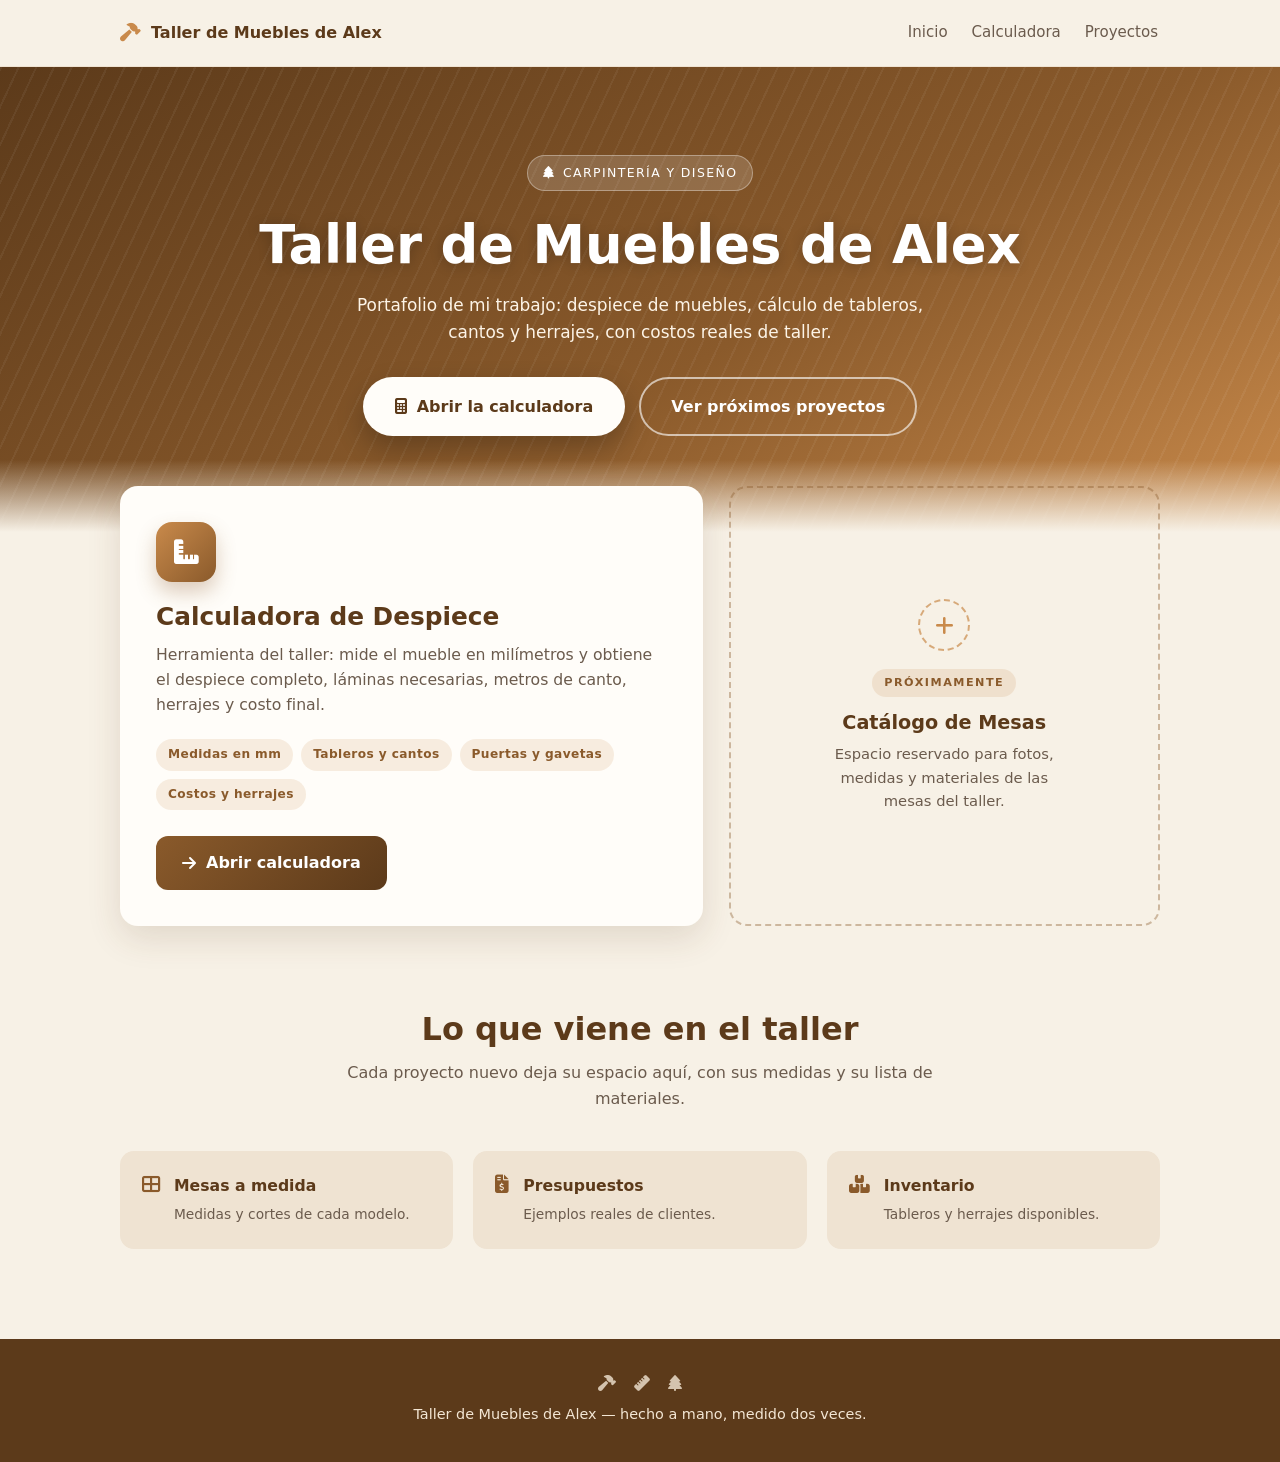
==== index.html @ c8f30acb "Create index.html" ====
<!DOCTYPE html>
<html lang="es">
<head>
<meta charset="UTF-8">
<meta name="viewport" content="width=device-width, initial-scale=1.0">
<title>Taller de Muebles de Alex | Portafolio</title>
<meta name="description" content="Portafolio del Taller de Muebles de Alex: calculadora de despiece, catálogo y proyectos.">
<link rel="stylesheet" href="https://cdnjs.cloudflare.com/ajax/libs/font-awesome/6.4.0/css/all.min.css">
<style>
  :root{
    --madera:#8a5a2b;
    --madera-oscura:#5c3a1a;
    --madera-clara:#c98a4b;
    --beige:#f7f1e6;
    --beige-2:#efe3d2;
    --texto:#3b2e24;
    --texto-suave:#6b5b4d;
    --blanco:#fffdf9;
    --sombra:0 12px 34px rgba(92,58,26,.14);
    --radio:18px;
  }
  *{ box-sizing:border-box; }
  html{ scroll-behavior:smooth; }
  body{
    margin:0;
    font-family:"Segoe UI", system-ui, -apple-system, Arial, sans-serif;
    background:var(--beige);
    color:var(--texto);
    line-height:1.6;
    -webkit-font-smoothing:antialiased;
  }
  h1,h2,h3{ line-height:1.2; margin:0 0 .5em; }
  .contenedor{ width:100%; max-width:1080px; margin:0 auto; padding:0 20px; }

  /* Barra superior */
  .barra{
    position:sticky; top:0; z-index:30;
    background:rgba(247,241,230,.94);
    backdrop-filter:blur(8px);
    border-bottom:1px solid var(--beige-2);
  }
  .barra .contenedor{
    display:flex; align-items:center; justify-content:space-between;
    min-height:66px; gap:14px;
  }
  .marca{
    display:flex; align-items:center; gap:10px;
    font-weight:700; color:var(--madera-oscura);
    text-decoration:none; font-size:1rem; white-space:nowrap;
  }
  .marca i{ color:var(--madera-clara); font-size:1.15rem; }
  .barra nav{ display:flex; gap:20px; }
  .barra nav a{
    color:var(--texto-suave); text-decoration:none; font-size:.94rem;
    padding:6px 2px; border-bottom:2px solid transparent;
    transition:color .2s, border-color .2s;
  }
  .barra nav a:hover{ color:var(--madera); border-bottom-color:var(--madera-clara); }

  /* Hero */
  .hero{
    position:relative; overflow:hidden; text-align:center; color:#fff;
    padding:88px 0 96px;
    background:
      repeating-linear-gradient(115deg, rgba(255,255,255,.05) 0 2px, transparent 2px 16px),
      linear-gradient(150deg, var(--madera-oscura) 0%, var(--madera) 58%, var(--madera-clara) 100%);
  }
  .hero::after{
    content:""; position:absolute; left:0; right:0; bottom:0; height:72px;
    background:linear-gradient(to bottom, transparent, var(--beige));
  }
  .hero .contenedor{ position:relative; z-index:2; }
  .insignia{
    display:inline-flex; align-items:center; gap:8px;
    background:rgba(255,255,255,.16);
    border:1px solid rgba(255,255,255,.34);
    font-size:.78rem; letter-spacing:1.4px; text-transform:uppercase;
    padding:7px 15px; border-radius:999px; margin-bottom:22px;
  }
  .hero h1{
    font-size:clamp(2rem, 6vw, 3.3rem);
    margin-bottom:16px;
    text-shadow:0 2px 14px rgba(0,0,0,.2);
  }
  .hero p{
    max-width:600px; margin:0 auto 30px;
    font-size:1.06rem; color:#fdf4e7;
  }
  .boton{
    display:inline-flex; align-items:center; gap:10px;
    padding:15px 30px; border-radius:999px;
    font-size:1rem; font-weight:600; text-decoration:none; cursor:pointer;
    border:2px solid transparent;
    transition:transform .18s ease, box-shadow .18s ease, background .18s ease;
  }
  .boton:hover{ transform:translateY(-2px); }
  .boton-principal{
    background:var(--blanco); color:var(--madera-oscura);
    box-shadow:0 12px 28px rgba(0,0,0,.24);
  }
  .boton-secundario{ color:#fff; border-color:rgba(255,255,255,.62); }
  .boton-secundario:hover{ background:rgba(255,255,255,.14); }
  .botones{ display:flex; gap:14px; justify-content:center; flex-wrap:wrap; }

  /* Panel principal */
  main{ padding:0 0 84px; }
  .panel{
    margin-top:-46px; position:relative; z-index:5;
    display:grid; grid-template-columns:1.35fr 1fr; gap:26px;
  }
  .tarjeta{
    background:var(--blanco);
    border-radius:var(--radio);
    box-shadow:var(--sombra);
    padding:36px;
    display:flex; flex-direction:column;
    transition:transform .2s ease, box-shadow .2s ease;
  }
  .tarjeta:hover{ transform:translateY(-4px); box-shadow:0 20px 46px rgba(92,58,26,.2); }

  .icono{
    width:60px; height:60px; border-radius:16px;
    display:flex; align-items:center; justify-content:center;
    font-size:1.55rem; margin-bottom:20px;
    background:linear-gradient(135deg, var(--madera-clara), var(--madera));
    color:#fff;
    box-shadow:0 10px 20px rgba(138,90,43,.3);
  }
  .tarjeta h2{ font-size:1.55rem; color:var(--madera-oscura); margin-bottom:10px; }
  .tarjeta p{ color:var(--texto-suave); margin:0 0 22px; font-size:.98rem; }

  .chips{ display:flex; flex-wrap:wrap; gap:8px; margin-bottom:26px; }
  .chip{
    font-size:.76rem; font-weight:600; letter-spacing:.4px;
    color:var(--madera); background:rgba(201,138,75,.15);
    padding:6px 12px; border-radius:999px;
  }
  .accion{
    margin-top:auto; align-self:flex-start;
    display:inline-flex; align-items:center; gap:10px;
    padding:14px 26px; border-radius:12px;
    font-weight:700; text-decoration:none; color:#fff;
    background:linear-gradient(135deg, var(--madera), var(--madera-oscura));
    transition:filter .2s ease, transform .2s ease;
  }
  .accion:hover{ filter:brightness(1.1); transform:translateX(3px); }

  /* Tarjeta vacía */
  .tarjeta-vacia{
    background:transparent;
    border:2px dashed rgba(138,90,43,.38);
    border-radius:var(--radio);
    padding:36px;
    display:flex; flex-direction:column;
    align-items:center; justify-content:center; text-align:center;
    min-height:320px;
    transition:border-color .2s ease, transform .2s ease, background .2s ease;
  }
  .tarjeta-vacia:hover{
    border-color:var(--madera-clara);
    background:rgba(255,253,249,.6);
    transform:translateY(-4px);
  }
  .mas{
    width:52px; height:52px; border-radius:50%;
    border:2px dashed rgba(201,138,75,.7);
    color:var(--madera-clara);
    display:flex; align-items:center; justify-content:center;
    font-size:1.3rem; margin-bottom:18px;
  }
  .etiqueta{
    font-size:.7rem; letter-spacing:1.5px; text-transform:uppercase; font-weight:700;
    color:var(--madera); background:rgba(201,138,75,.16);
    padding:5px 12px; border-radius:999px; margin-bottom:14px;
  }
  .tarjeta-vacia h3{ font-size:1.2rem; color:var(--madera-oscura); margin-bottom:8px; }
  .tarjeta-vacia p{ margin:0; color:var(--texto-suave); font-size:.92rem; max-width:240px; }

  /* Sección de ideas */
  .seccion-ideas{ padding:0 0 90px; }
  .titulo{ text-align:center; color:var(--madera-oscura); font-size:clamp(1.5rem, 4vw, 2rem); margin-bottom:12px; }
  .subtitulo{ text-align:center; color:var(--texto-suave); max-width:620px; margin:0 auto 40px; }
  .miniaturas{ display:grid; grid-template-columns:repeat(3, 1fr); gap:20px; }
  .mini{
    background:var(--beige-2); border-radius:14px; padding:22px;
    display:flex; align-items:flex-start; gap:14px;
    transition:background .2s ease, transform .2s ease;
  }
  .mini:hover{ background:#e9dbc6; transform:translateY(-3px); }
  .mini i{ color:var(--madera); font-size:1.15rem; margin-top:3px; }
  .mini strong{ display:block; color:var(--madera-oscura); font-size:.98rem; margin-bottom:3px; }
  .mini span{ font-size:.86rem; color:var(--texto-suave); line-height:1.45; }

  /* Pie */
  footer{
    background:var(--madera-oscura); color:#f3e6d4;
    text-align:center; padding:36px 20px; font-size:.9rem;
  }
  footer .iconos{ display:flex; gap:18px; justify-content:center; margin-bottom:12px; }
  footer .iconos i{ opacity:.8; font-size:1rem; }
  footer p{ margin:0; }

  /* Responsivo */
  @media (max-width:900px){
    .panel{ grid-template-columns:1fr; }
    .miniaturas{ grid-template-columns:1fr; }
  }
  @media (max-width:640px){
    .hero{ padding:66px 0 78px; }
    .barra nav{ display:none; }
    .tarjeta, .tarjeta-vacia{ padding:26px; }
    .boton{ width:100%; justify-content:center; }
  }
</style>
</head>
<body>

<header class="barra">
  <div class="contenedor">
    <a class="marca" href="index.html"><i class="fa-solid fa-hammer"></i> Taller de Muebles de Alex</a>
    <nav>
      <a href="#inicio">Inicio</a>
      <a href="calculadora.html">Calculadora</a>
      <a href="#proyectos">Proyectos</a>
    </nav>
  </div>
</header>

<section class="hero" id="inicio">
  <div class="contenedor">
    <span class="insignia"><i class="fa-solid fa-tree"></i> Carpintería y diseño</span>
    <h1>Taller de Muebles de Alex</h1>
    <p>Portafolio de mi trabajo: despiece de muebles, cálculo de tableros, cantos y herrajes, con costos reales de taller.</p>
    <div class="botones">
      <a class="boton boton-principal" href="calculadora.html"><i class="fa-solid fa-calculator"></i> Abrir la calculadora</a>
      <a class="boton boton-secundario" href="#proyectos">Ver próximos proyectos</a>
    </div>
  </div>
</section>

<main>
  <div class="contenedor">
    <div class="panel">

      <a class="tarjeta" href="calculadora.html" style="text-decoration:none;">
        <div class="icono"><i class="fa-solid fa-ruler-combined"></i></div>
        <h2>Calculadora de Despiece</h2>
        <p>Herramienta del taller: mide el mueble en milímetros y obtiene el despiece completo, láminas necesarias, metros de canto, herrajes y costo final.</p>
        <div class="chips">
          <span class="chip">Medidas en mm</span>
          <span class="chip">Tableros y cantos</span>
          <span class="chip">Puertas y gavetas</span>
          <span class="chip">Costos y herrajes</span>
        </div>
        <span class="accion"><i class="fa-solid fa-arrow-right"></i> Abrir calculadora</span>
      </a>

      <div class="tarjeta-vacia" id="proyectos">
        <div class="mas"><i class="fa-solid fa-plus"></i></div>
        <span class="etiqueta">Próximamente</span>
        <h3>Catálogo de Mesas</h3>
        <p>Espacio reservado para fotos, medidas y materiales de las mesas del taller.</p>
      </div>

    </div>
  </div>
</main>

<section class="seccion-ideas">
  <div class="contenedor">
    <h2 class="titulo">Lo que viene en el taller</h2>
    <p class="subtitulo">Cada proyecto nuevo deja su espacio aquí, con sus medidas y su lista de materiales.</p>
    <div class="miniaturas">
      <div class="mini">
        <i class="fa-solid fa-table-cells-large"></i>
        <div><strong>Mesas a medida</strong><span>Medidas y cortes de cada modelo.</span></div>
      </div>
      <div class="mini">
        <i class="fa-solid fa-file-invoice-dollar"></i>
        <div><strong>Presupuestos</strong><span>Ejemplos reales de clientes.</span></div>
      </div>
      <div class="mini">
        <i class="fa-solid fa-boxes-stacked"></i>
        <div><strong>Inventario</strong><span>Tableros y herrajes disponibles.</span></div>
      </div>
    </div>
  </div>
</section>

<footer>
  <div class="iconos">
    <i class="fa-solid fa-hammer"></i>
    <i class="fa-solid fa-ruler"></i>
    <i class="fa-solid fa-tree"></i>
  </div>
  <p>Taller de Muebles de Alex &mdash; hecho a mano, medido dos veces.</p>
</footer>

</body>
</html>
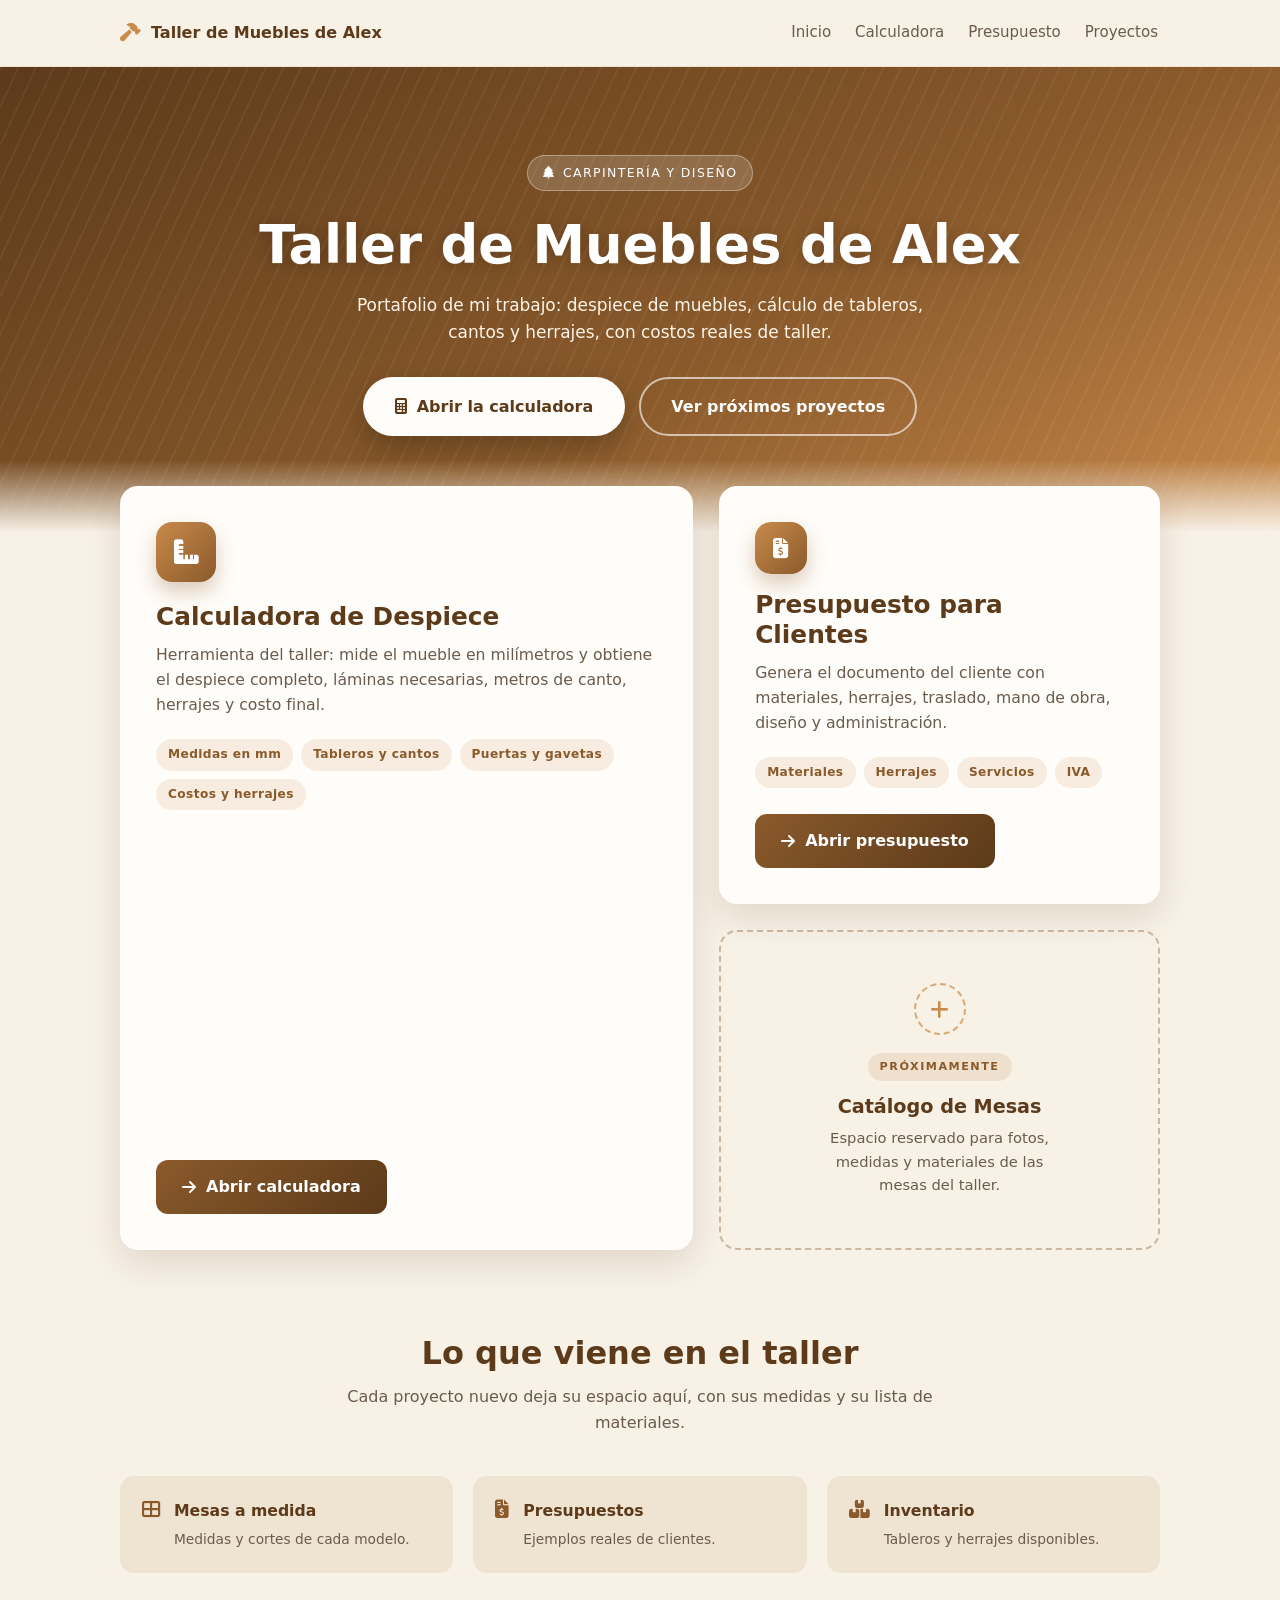
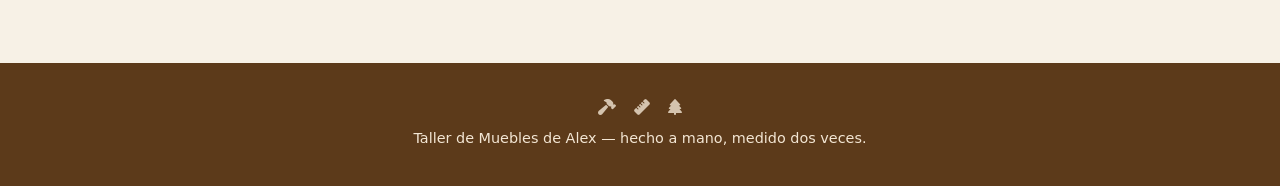
==== commit b7468ada: "Actualiza index.html" ====
--- a/index.html
+++ b/index.html
@@ -106,8 +106,14 @@
   main{ padding:0 0 84px; }
   .panel{
     margin-top:-46px; position:relative; z-index:5;
-    display:grid; grid-template-columns:1.35fr 1fr; gap:26px;
-  }
+    display:grid; grid-template-columns:1.3fr 1fr; gap:26px;
+    align-items:stretch;
+  }
+  .tarjeta-principal{ grid-row:span 2; }
+  .tarjeta-compacta{ padding:28px; }
+  .tarjeta-compacta h2{ font-size:1.28rem; }
+  .tarjeta-compacta .icono{ width:52px; height:52px; font-size:1.3rem; margin-bottom:16px; }
+  @media (max-width:900px){ .tarjeta-principal{ grid-row:auto; } }
   .tarjeta{
     background:var(--blanco);
     border-radius:var(--radio);
@@ -221,6 +227,7 @@
     <nav>
       <a href="#inicio">Inicio</a>
       <a href="calculadora.html">Calculadora</a>
+      <a href="presupuesto.html">Presupuesto</a>
       <a href="#proyectos">Proyectos</a>
     </nav>
   </div>
@@ -242,7 +249,7 @@
   <div class="contenedor">
     <div class="panel">
 
-      <a class="tarjeta" href="calculadora.html" style="text-decoration:none;">
+      <a class="tarjeta tarjeta-principal" href="calculadora.html" style="text-decoration:none;">
         <div class="icono"><i class="fa-solid fa-ruler-combined"></i></div>
         <h2>Calculadora de Despiece</h2>
         <p>Herramienta del taller: mide el mueble en milímetros y obtiene el despiece completo, láminas necesarias, metros de canto, herrajes y costo final.</p>
@@ -253,6 +260,19 @@
           <span class="chip">Costos y herrajes</span>
         </div>
         <span class="accion"><i class="fa-solid fa-arrow-right"></i> Abrir calculadora</span>
+      </a>
+
+      <a class="tarjeta tarjeta-compacta" href="presupuesto.html" style="text-decoration:none;">
+        <div class="icono"><i class="fa-solid fa-file-invoice-dollar"></i></div>
+        <h2>Presupuesto para Clientes</h2>
+        <p>Genera el documento del cliente con materiales, herrajes, traslado, mano de obra, diseño y administración.</p>
+        <div class="chips">
+          <span class="chip">Materiales</span>
+          <span class="chip">Herrajes</span>
+          <span class="chip">Servicios</span>
+          <span class="chip">IVA</span>
+        </div>
+        <span class="accion"><i class="fa-solid fa-arrow-right"></i> Abrir presupuesto</span>
       </a>
 
       <div class="tarjeta-vacia" id="proyectos">
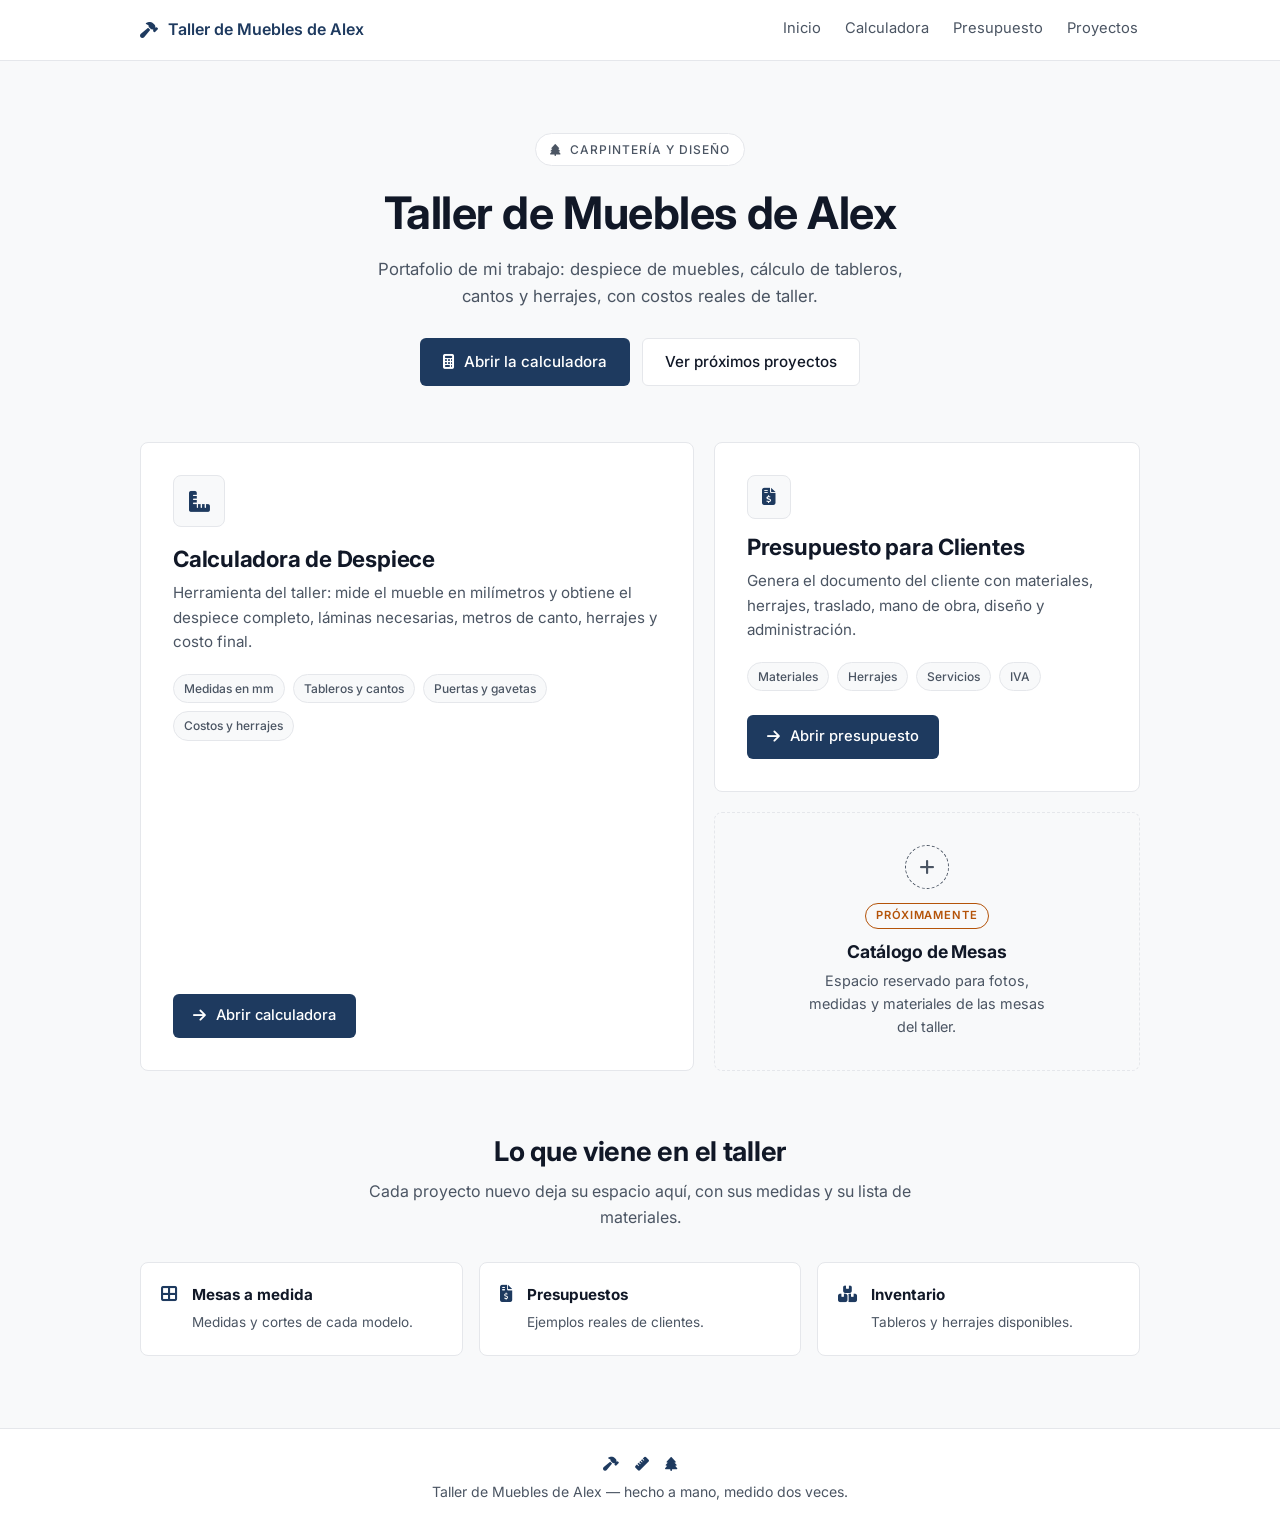
==== commit 3a7b3d88: "Actualiza index.html" ====
--- a/index.html
+++ b/index.html
@@ -6,215 +6,116 @@
 <title>Taller de Muebles de Alex | Portafolio</title>
 <meta name="description" content="Portafolio del Taller de Muebles de Alex: calculadora de despiece, catálogo y proyectos.">
 <link rel="stylesheet" href="https://cdnjs.cloudflare.com/ajax/libs/font-awesome/6.4.0/css/all.min.css">
+<link rel="preconnect" href="https://fonts.googleapis.com">
+<link rel="preconnect" href="https://fonts.gstatic.com" crossorigin>
+<link href="https://fonts.googleapis.com/css2?family=IBM+Plex+Mono:wght@400;500;600&family=Inter:wght@400;500;600;700&display=swap" rel="stylesheet">
+<link rel="stylesheet" href="estilos-sistema.css">
 <style>
-  :root{
-    --madera:#8a5a2b;
-    --madera-oscura:#5c3a1a;
-    --madera-clara:#c98a4b;
-    --beige:#f7f1e6;
-    --beige-2:#efe3d2;
-    --texto:#3b2e24;
-    --texto-suave:#6b5b4d;
-    --blanco:#fffdf9;
-    --sombra:0 12px 34px rgba(92,58,26,.14);
-    --radio:18px;
-  }
   *{ box-sizing:border-box; }
   html{ scroll-behavior:smooth; }
   body{
-    margin:0;
-    font-family:"Segoe UI", system-ui, -apple-system, Arial, sans-serif;
-    background:var(--beige);
-    color:var(--texto);
-    line-height:1.6;
-    -webkit-font-smoothing:antialiased;
-  }
-  h1,h2,h3{ line-height:1.2; margin:0 0 .5em; }
-  .contenedor{ width:100%; max-width:1080px; margin:0 auto; padding:0 20px; }
+    margin:0; font-family:var(--font-sans); background:var(--bg);
+    color:var(--text-primary); line-height:1.6; -webkit-font-smoothing:antialiased;
+  }
+  h1,h2,h3{ line-height:1.25; margin:0 0 .5em; letter-spacing:-.01em; }
+  .contenedor{ width:100%; max-width:1040px; margin:0 auto; padding:0 20px; }
 
   /* Barra superior */
-  .barra{
-    position:sticky; top:0; z-index:30;
-    background:rgba(247,241,230,.94);
-    backdrop-filter:blur(8px);
-    border-bottom:1px solid var(--beige-2);
-  }
-  .barra .contenedor{
-    display:flex; align-items:center; justify-content:space-between;
-    min-height:66px; gap:14px;
-  }
-  .marca{
-    display:flex; align-items:center; gap:10px;
-    font-weight:700; color:var(--madera-oscura);
-    text-decoration:none; font-size:1rem; white-space:nowrap;
-  }
-  .marca i{ color:var(--madera-clara); font-size:1.15rem; }
+  .barra{ position:sticky; top:0; z-index:30; background:var(--surface); border-bottom:1px solid var(--border); }
+  .barra .contenedor{ display:flex; align-items:center; justify-content:space-between; min-height:60px; gap:14px; }
+  .marca{ display:flex; align-items:center; gap:10px; font-weight:600; color:var(--accent); text-decoration:none; font-size:1rem; white-space:nowrap; }
   .barra nav{ display:flex; gap:20px; }
-  .barra nav a{
-    color:var(--texto-suave); text-decoration:none; font-size:.94rem;
-    padding:6px 2px; border-bottom:2px solid transparent;
-    transition:color .2s, border-color .2s;
-  }
-  .barra nav a:hover{ color:var(--madera); border-bottom-color:var(--madera-clara); }
+  .barra nav a{ color:var(--text-secondary); text-decoration:none; font-size:.92rem; padding:6px 2px; border-bottom:2px solid transparent; transition:color .15s, border-color .15s; }
+  .barra nav a:hover{ color:var(--accent); border-bottom-color:var(--accent); }
 
   /* Hero */
-  .hero{
-    position:relative; overflow:hidden; text-align:center; color:#fff;
-    padding:88px 0 96px;
-    background:
-      repeating-linear-gradient(115deg, rgba(255,255,255,.05) 0 2px, transparent 2px 16px),
-      linear-gradient(150deg, var(--madera-oscura) 0%, var(--madera) 58%, var(--madera-clara) 100%);
-  }
-  .hero::after{
-    content:""; position:absolute; left:0; right:0; bottom:0; height:72px;
-    background:linear-gradient(to bottom, transparent, var(--beige));
-  }
-  .hero .contenedor{ position:relative; z-index:2; }
+  .hero{ text-align:center; padding:72px 0 56px; }
   .insignia{
-    display:inline-flex; align-items:center; gap:8px;
-    background:rgba(255,255,255,.16);
-    border:1px solid rgba(255,255,255,.34);
-    font-size:.78rem; letter-spacing:1.4px; text-transform:uppercase;
-    padding:7px 15px; border-radius:999px; margin-bottom:22px;
-  }
-  .hero h1{
-    font-size:clamp(2rem, 6vw, 3.3rem);
-    margin-bottom:16px;
-    text-shadow:0 2px 14px rgba(0,0,0,.2);
-  }
-  .hero p{
-    max-width:600px; margin:0 auto 30px;
-    font-size:1.06rem; color:#fdf4e7;
-  }
+    display:inline-flex; align-items:center; gap:8px; color:var(--text-secondary);
+    background:var(--surface); border:1px solid var(--border);
+    font-size:.75rem; letter-spacing:.08em; text-transform:uppercase; font-weight:500;
+    padding:6px 14px; border-radius:999px; margin-bottom:20px;
+  }
+  .hero h1{ font-size:clamp(1.9rem, 5vw, 2.8rem); font-weight:700; color:var(--text-primary); margin-bottom:14px; }
+  .hero p{ max-width:580px; margin:0 auto 28px; font-size:1.05rem; color:var(--text-secondary); }
   .boton{
-    display:inline-flex; align-items:center; gap:10px;
-    padding:15px 30px; border-radius:999px;
-    font-size:1rem; font-weight:600; text-decoration:none; cursor:pointer;
-    border:2px solid transparent;
-    transition:transform .18s ease, box-shadow .18s ease, background .18s ease;
-  }
-  .boton:hover{ transform:translateY(-2px); }
-  .boton-principal{
-    background:var(--blanco); color:var(--madera-oscura);
-    box-shadow:0 12px 28px rgba(0,0,0,.24);
-  }
-  .boton-secundario{ color:#fff; border-color:rgba(255,255,255,.62); }
-  .boton-secundario:hover{ background:rgba(255,255,255,.14); }
-  .botones{ display:flex; gap:14px; justify-content:center; flex-wrap:wrap; }
+    display:inline-flex; align-items:center; gap:10px; padding:11px 22px; border-radius:var(--radius-sm);
+    font-size:.95rem; font-weight:500; text-decoration:none; cursor:pointer; border:1px solid transparent;
+    transition:background .15s, border-color .15s;
+  }
+  .boton-principal{ background:var(--accent); color:#fff; }
+  .boton-principal:hover{ background:#172e4c; }
+  .boton-secundario{ background:var(--surface); color:var(--text-primary); border-color:var(--border); }
+  .boton-secundario:hover{ border-color:var(--text-secondary); }
+  .botones{ display:flex; gap:12px; justify-content:center; flex-wrap:wrap; }
+  .boton:focus-visible, .tarjeta:focus-visible, .accion:focus-visible{ outline:2px solid var(--accent); outline-offset:2px; }
 
   /* Panel principal */
-  main{ padding:0 0 84px; }
-  .panel{
-    margin-top:-46px; position:relative; z-index:5;
-    display:grid; grid-template-columns:1.3fr 1fr; gap:26px;
-    align-items:stretch;
-  }
+  main{ padding:0 0 64px; }
+  .panel{ display:grid; grid-template-columns:1.3fr 1fr; gap:20px; align-items:stretch; }
   .tarjeta-principal{ grid-row:span 2; }
-  .tarjeta-compacta{ padding:28px; }
-  .tarjeta-compacta h2{ font-size:1.28rem; }
-  .tarjeta-compacta .icono{ width:52px; height:52px; font-size:1.3rem; margin-bottom:16px; }
-  @media (max-width:900px){ .tarjeta-principal{ grid-row:auto; } }
+  .tarjeta-compacta{ padding:24px; }
+  .tarjeta-compacta h2{ font-size:1.15rem; }
+  .tarjeta-compacta .icono{ width:44px; height:44px; font-size:1.1rem; margin-bottom:14px; }
   .tarjeta{
-    background:var(--blanco);
-    border-radius:var(--radio);
-    box-shadow:var(--sombra);
-    padding:36px;
-    display:flex; flex-direction:column;
-    transition:transform .2s ease, box-shadow .2s ease;
-  }
-  .tarjeta:hover{ transform:translateY(-4px); box-shadow:0 20px 46px rgba(92,58,26,.2); }
-
+    background:var(--surface); border:1px solid var(--border); border-radius:var(--radius);
+    padding:32px; display:flex; flex-direction:column; color:inherit;
+    transition:border-color .15s, box-shadow .15s;
+  }
+  .tarjeta:hover{ border-color:var(--accent); box-shadow:var(--shadow-sm); }
   .icono{
-    width:60px; height:60px; border-radius:16px;
-    display:flex; align-items:center; justify-content:center;
-    font-size:1.55rem; margin-bottom:20px;
-    background:linear-gradient(135deg, var(--madera-clara), var(--madera));
-    color:#fff;
-    box-shadow:0 10px 20px rgba(138,90,43,.3);
-  }
-  .tarjeta h2{ font-size:1.55rem; color:var(--madera-oscura); margin-bottom:10px; }
-  .tarjeta p{ color:var(--texto-suave); margin:0 0 22px; font-size:.98rem; }
-
-  .chips{ display:flex; flex-wrap:wrap; gap:8px; margin-bottom:26px; }
-  .chip{
-    font-size:.76rem; font-weight:600; letter-spacing:.4px;
-    color:var(--madera); background:rgba(201,138,75,.15);
-    padding:6px 12px; border-radius:999px;
-  }
+    width:52px; height:52px; border-radius:var(--radius);
+    display:flex; align-items:center; justify-content:center; font-size:1.3rem; margin-bottom:18px;
+    background:var(--bg); color:var(--accent); border:1px solid var(--border);
+  }
+  .tarjeta h2{ font-size:1.4rem; color:var(--text-primary); margin-bottom:8px; }
+  .tarjeta p{ color:var(--text-secondary); margin:0 0 20px; font-size:.95rem; }
+
+  .chips{ display:flex; flex-wrap:wrap; gap:8px; margin-bottom:24px; }
+  .chip{ font-size:.75rem; font-weight:500; color:var(--text-secondary); background:var(--bg); border:1px solid var(--border); padding:4px 10px; border-radius:999px; }
   .accion{
-    margin-top:auto; align-self:flex-start;
-    display:inline-flex; align-items:center; gap:10px;
-    padding:14px 26px; border-radius:12px;
-    font-weight:700; text-decoration:none; color:#fff;
-    background:linear-gradient(135deg, var(--madera), var(--madera-oscura));
-    transition:filter .2s ease, transform .2s ease;
-  }
-  .accion:hover{ filter:brightness(1.1); transform:translateX(3px); }
+    margin-top:auto; align-self:flex-start; display:inline-flex; align-items:center; gap:10px;
+    padding:10px 20px; border-radius:var(--radius-sm); font-weight:500; font-size:.92rem;
+    text-decoration:none; color:#fff; background:var(--accent); transition:background .15s;
+  }
+  .tarjeta:hover .accion{ background:#172e4c; }
 
   /* Tarjeta vacía */
   .tarjeta-vacia{
-    background:transparent;
-    border:2px dashed rgba(138,90,43,.38);
-    border-radius:var(--radio);
-    padding:36px;
-    display:flex; flex-direction:column;
-    align-items:center; justify-content:center; text-align:center;
-    min-height:320px;
-    transition:border-color .2s ease, transform .2s ease, background .2s ease;
-  }
-  .tarjeta-vacia:hover{
-    border-color:var(--madera-clara);
-    background:rgba(255,253,249,.6);
-    transform:translateY(-4px);
-  }
-  .mas{
-    width:52px; height:52px; border-radius:50%;
-    border:2px dashed rgba(201,138,75,.7);
-    color:var(--madera-clara);
-    display:flex; align-items:center; justify-content:center;
-    font-size:1.3rem; margin-bottom:18px;
-  }
-  .etiqueta{
-    font-size:.7rem; letter-spacing:1.5px; text-transform:uppercase; font-weight:700;
-    color:var(--madera); background:rgba(201,138,75,.16);
-    padding:5px 12px; border-radius:999px; margin-bottom:14px;
-  }
-  .tarjeta-vacia h3{ font-size:1.2rem; color:var(--madera-oscura); margin-bottom:8px; }
-  .tarjeta-vacia p{ margin:0; color:var(--texto-suave); font-size:.92rem; max-width:240px; }
+    background:transparent; border:1px dashed var(--border); border-radius:var(--radius);
+    padding:32px; display:flex; flex-direction:column; align-items:center; justify-content:center;
+    text-align:center; min-height:240px;
+  }
+  .mas{ width:44px; height:44px; border-radius:50%; border:1px dashed var(--text-secondary); color:var(--text-secondary); display:flex; align-items:center; justify-content:center; font-size:1.1rem; margin-bottom:14px; }
+  .etiqueta{ font-size:.7rem; letter-spacing:.08em; text-transform:uppercase; font-weight:600; color:var(--warning); border:1px solid var(--warning); padding:3px 10px; border-radius:999px; margin-bottom:12px; }
+  .tarjeta-vacia h3{ font-size:1.1rem; color:var(--text-primary); margin-bottom:6px; }
+  .tarjeta-vacia p{ margin:0; color:var(--text-secondary); font-size:.9rem; max-width:240px; }
 
   /* Sección de ideas */
-  .seccion-ideas{ padding:0 0 90px; }
-  .titulo{ text-align:center; color:var(--madera-oscura); font-size:clamp(1.5rem, 4vw, 2rem); margin-bottom:12px; }
-  .subtitulo{ text-align:center; color:var(--texto-suave); max-width:620px; margin:0 auto 40px; }
-  .miniaturas{ display:grid; grid-template-columns:repeat(3, 1fr); gap:20px; }
-  .mini{
-    background:var(--beige-2); border-radius:14px; padding:22px;
-    display:flex; align-items:flex-start; gap:14px;
-    transition:background .2s ease, transform .2s ease;
-  }
-  .mini:hover{ background:#e9dbc6; transform:translateY(-3px); }
-  .mini i{ color:var(--madera); font-size:1.15rem; margin-top:3px; }
-  .mini strong{ display:block; color:var(--madera-oscura); font-size:.98rem; margin-bottom:3px; }
-  .mini span{ font-size:.86rem; color:var(--texto-suave); line-height:1.45; }
+  .seccion-ideas{ padding:0 0 72px; }
+  .titulo{ text-align:center; color:var(--text-primary); font-size:clamp(1.3rem, 3.5vw, 1.7rem); margin-bottom:10px; }
+  .subtitulo{ text-align:center; color:var(--text-secondary); max-width:600px; margin:0 auto 32px; }
+  .miniaturas{ display:grid; grid-template-columns:repeat(3, 1fr); gap:16px; }
+  .mini{ background:var(--surface); border:1px solid var(--border); border-radius:var(--radius); padding:20px; display:flex; align-items:flex-start; gap:14px; }
+  .mini i{ color:var(--accent); font-size:1.05rem; margin-top:3px; }
+  .mini strong{ display:block; color:var(--text-primary); font-size:.95rem; margin-bottom:2px; }
+  .mini span{ font-size:.85rem; color:var(--text-secondary); line-height:1.45; }
 
   /* Pie */
-  footer{
-    background:var(--madera-oscura); color:#f3e6d4;
-    text-align:center; padding:36px 20px; font-size:.9rem;
-  }
-  footer .iconos{ display:flex; gap:18px; justify-content:center; margin-bottom:12px; }
-  footer .iconos i{ opacity:.8; font-size:1rem; }
+  footer{ background:var(--surface); border-top:1px solid var(--border); color:var(--text-secondary); text-align:center; padding:28px 20px; font-size:.88rem; }
+  footer .iconos{ display:flex; gap:16px; justify-content:center; margin-bottom:10px; color:var(--accent); }
   footer p{ margin:0; }
 
   /* Responsivo */
   @media (max-width:900px){
     .panel{ grid-template-columns:1fr; }
+    .tarjeta-principal{ grid-row:auto; }
     .miniaturas{ grid-template-columns:1fr; }
   }
   @media (max-width:640px){
-    .hero{ padding:66px 0 78px; }
+    .hero{ padding:48px 0 40px; }
     .barra nav{ display:none; }
-    .tarjeta, .tarjeta-vacia{ padding:26px; }
+    .tarjeta, .tarjeta-vacia{ padding:22px; }
     .boton{ width:100%; justify-content:center; }
   }
 </style>
@@ -317,4 +218,4 @@
 </footer>
 
 </body>
-</html>
+</html>
--- a/estilos-sistema.css
+++ b/estilos-sistema.css
@@ -0,0 +1,734 @@
+/* estilos-sistema.css — Sistema de diseño compartido (Fase 1)
+   Solo tokens + clases base con prefijo .ds-  (no altera elementos existentes).
+   Se enlaza ANTES de los <style> inline de cada página. */
+
+:root {
+  --bg: #F8F9FA;
+  --surface: #FFFFFF;
+  --border: #E5E7EB;
+  --text-primary: #111827;
+  --text-secondary: #4B5563;
+  --accent: #1E3A5F;
+  --success: #0F766E;
+  --warning: #B45309;
+  --danger: #B91C1C;
+
+  --font-sans: 'Inter', system-ui, -apple-system, 'Segoe UI', Roboto, sans-serif;
+  --font-mono: 'IBM Plex Mono', ui-monospace, SFMono-Regular, Consolas, monospace;
+
+  --radius: 8px;
+  --radius-sm: 6px;
+  --shadow-sm: 0 1px 2px rgba(17, 24, 39, .06);
+  --shadow-md: 0 4px 12px rgba(17, 24, 39, .10);
+  --space-1: 4px; --space-2: 8px; --space-3: 12px; --space-4: 16px; --space-6: 24px;
+}
+
+/* Utilidades tipográficas */
+.ds-font { font-family: var(--font-sans); color: var(--text-primary); }
+.ds-num, .ds-mono {
+  font-family: var(--font-mono);
+  font-variant-numeric: tabular-nums;
+  font-feature-settings: "tnum" 1;
+}
+.ds-muted { color: var(--text-secondary); }
+
+/* Botones */
+.ds-btn {
+  display: inline-flex; align-items: center; justify-content: center; gap: var(--space-2);
+  padding: 8px 14px; font: 500 14px/1.2 var(--font-sans);
+  color: var(--text-primary); background: var(--surface);
+  border: 1px solid var(--border); border-radius: var(--radius-sm);
+  cursor: pointer; transition: background .15s, border-color .15s, box-shadow .15s;
+}
+.ds-btn:hover { background: var(--bg); border-color: var(--text-secondary); }
+.ds-btn:focus-visible { outline: 2px solid var(--accent); outline-offset: 2px; }
+.ds-btn:disabled { opacity: .5; cursor: not-allowed; }
+.ds-btn-primary { background: var(--accent); border-color: var(--accent); color: #fff; }
+.ds-btn-primary:hover { background: #172e4c; border-color: #172e4c; }
+.ds-btn-success { background: var(--success); border-color: var(--success); color: #fff; }
+.ds-btn-danger  { background: var(--danger);  border-color: var(--danger);  color: #fff; }
+.ds-btn-ghost   { background: transparent; border-color: transparent; color: var(--text-secondary); }
+
+/* Inputs */
+.ds-input, .ds-select, .ds-textarea {
+  width: 100%; padding: 8px 10px; font: 400 14px/1.3 var(--font-sans);
+  color: var(--text-primary); background: var(--surface);
+  border: 1px solid var(--border); border-radius: var(--radius-sm);
+  transition: border-color .15s, box-shadow .15s;
+}
+.ds-input.ds-num { font-family: var(--font-mono); }
+.ds-input:focus, .ds-select:focus, .ds-textarea:focus {
+  outline: none; border-color: var(--accent); box-shadow: 0 0 0 3px rgba(30, 58, 95, .15);
+}
+.ds-label { display: block; margin-bottom: 4px; font: 500 12px/1.3 var(--font-sans); color: var(--text-secondary); }
+
+/* Cards */
+.ds-card {
+  background: var(--surface); border: 1px solid var(--border);
+  border-radius: var(--radius); box-shadow: var(--shadow-sm); padding: var(--space-4);
+}
+.ds-card-title { margin: 0 0 var(--space-3); font: 600 15px/1.3 var(--font-sans); color: var(--text-primary); }
+
+/* Tabs */
+.ds-tabs { display: flex; gap: 2px; border-bottom: 1px solid var(--border); background: var(--surface); overflow-x: auto; }
+.ds-tab {
+  padding: 10px 16px; font: 500 14px/1.2 var(--font-sans); color: var(--text-secondary);
+  background: none; border: 0; border-bottom: 2px solid transparent; cursor: pointer; white-space: nowrap;
+}
+.ds-tab:hover { color: var(--text-primary); }
+.ds-tab.active, .ds-tab[aria-selected="true"] { color: var(--accent); border-bottom-color: var(--accent); }
+
+/* Tablas */
+.ds-table { width: 100%; border-collapse: collapse; font: 400 14px/1.4 var(--font-sans); background: var(--surface); }
+.ds-table th {
+  text-align: left; padding: 8px 10px; font: 600 12px/1.3 var(--font-sans);
+  text-transform: uppercase; letter-spacing: .04em; color: var(--text-secondary);
+  background: var(--bg); border-bottom: 1px solid var(--border);
+}
+.ds-table td { padding: 8px 10px; border-bottom: 1px solid var(--border); color: var(--text-primary); }
+.ds-table td.ds-num, .ds-table th.ds-num { text-align: right; }
+.ds-table tbody tr:hover { background: var(--bg); }
+
+/* Barra sticky */
+.ds-sticky-bar {
+  position: sticky; bottom: 0; z-index: 50;
+  display: flex; align-items: center; justify-content: space-between; gap: var(--space-4);
+  padding: 10px var(--space-4); background: var(--surface);
+  border-top: 1px solid var(--border); box-shadow: 0 -2px 8px rgba(17, 24, 39, .06);
+}
+
+/* Toasts */
+.ds-toast-container { position: fixed; right: 16px; bottom: 16px; z-index: 1000; display: flex; flex-direction: column; gap: 8px; }
+.ds-toast {
+  min-width: 220px; max-width: 360px; padding: 10px 14px;
+  font: 500 14px/1.3 var(--font-sans); color: #fff; background: var(--text-primary);
+  border-radius: var(--radius-sm); box-shadow: var(--shadow-md);
+}
+.ds-toast-success { background: var(--success); }
+.ds-toast-warning { background: var(--warning); }
+.ds-toast-danger  { background: var(--danger); }
+
+/* Badges de estado */
+.ds-badge { display: inline-block; padding: 2px 8px; font: 500 12px/1.4 var(--font-sans); border-radius: 999px; border: 1px solid var(--border); }
+.ds-badge-success { color: var(--success); border-color: var(--success); }
+.ds-badge-warning { color: var(--warning); border-color: var(--warning); }
+.ds-badge-danger  { color: var(--danger);  border-color: var(--danger); }
+
+/* Impresión: solo oculta componentes ds-; no toca el layout A4 existente */
+@media print {
+  .ds-toast-container, .ds-sticky-bar, .ds-tabs { display: none !important; }
+  .ds-card { box-shadow: none; }
+}
+
+/* =====================================================================
+   FASE 2 — Identidad minimalista para calculadora.html
+   Todo va dentro de @media screen y bajo el scope  body.ds-app  para:
+   (a) ganar en especificidad a Tailwind CDN y a los <style> inyectados por JS,
+   (b) NO alterar la impresión (los <style media="print"> de la página siguen mandando).
+   ===================================================================== */
+
+/* Utilidades ds-* adicionales (aisladas de impresión) */
+.ds-stack > * + * { margin-top: var(--space-3); }
+.ds-row { display: flex; align-items: center; gap: var(--space-2); flex-wrap: wrap; }
+.ds-right { text-align: right; }
+.ds-nowrap { white-space: nowrap; }
+.ds-check { accent-color: var(--accent); width: 16px; height: 16px; }
+.ds-btn-sm { padding: 6px 10px; font-size: 13px; }
+.ds-titulo { margin: 0; font: 600 1.35rem/1.25 var(--font-sans); letter-spacing: -.01em; color: var(--accent); }
+.ds-titulo a { color: inherit; text-decoration: none; }
+.ds-titulo a:hover { text-decoration: underline; text-underline-offset: 3px; }
+.ds-subtitulo { margin: 4px 0 0; font: 400 .85rem/1.4 var(--font-sans); color: var(--text-secondary); }
+
+@media screen {
+body.ds-app { font-family: var(--font-sans); background: var(--bg); color: var(--text-primary); padding-bottom: 72px; }
+
+/* ---------- Tarjetas ---------- */
+body.ds-app .rounded-xl { border-radius: var(--radius); }
+body.ds-app .shadow-md, body.ds-app .shadow-sm { box-shadow: var(--shadow-sm); }
+body.ds-app .border-slate-200, body.ds-app .border-slate-100 { border-color: var(--border); }
+
+/* ---------- Paleta Tailwind -> tokens (excepto piezas del diagrama de cortes) ---------- */
+body.ds-app [class~="bg-amber-500"]:not(.pieza-corte),
+body.ds-app [class~="bg-amber-600"]:not(.pieza-corte),
+body.ds-app [class~="bg-amber-700"]:not(.pieza-corte),
+body.ds-app [class~="bg-amber-800"]:not(.pieza-corte),
+body.ds-app [class~="bg-amber-900"]:not(.pieza-corte),
+body.ds-app [class~="bg-emerald-500"]:not(.pieza-corte),
+body.ds-app [class~="bg-emerald-600"]:not(.pieza-corte),
+body.ds-app [class~="bg-emerald-700"]:not(.pieza-corte),
+body.ds-app [class~="bg-emerald-800"]:not(.pieza-corte),
+body.ds-app [class~="bg-emerald-900"]:not(.pieza-corte),
+body.ds-app [class~="bg-indigo-500"]:not(.pieza-corte),
+body.ds-app [class~="bg-indigo-600"]:not(.pieza-corte),
+body.ds-app [class~="bg-indigo-700"]:not(.pieza-corte),
+body.ds-app [class~="bg-indigo-800"]:not(.pieza-corte),
+body.ds-app [class~="bg-indigo-900"]:not(.pieza-corte),
+body.ds-app [class~="bg-blue-500"]:not(.pieza-corte),
+body.ds-app [class~="bg-blue-600"]:not(.pieza-corte),
+body.ds-app [class~="bg-blue-700"]:not(.pieza-corte),
+body.ds-app [class~="bg-blue-800"]:not(.pieza-corte),
+body.ds-app [class~="bg-blue-900"]:not(.pieza-corte),
+body.ds-app [class~="bg-sky-500"]:not(.pieza-corte),
+body.ds-app [class~="bg-sky-600"]:not(.pieza-corte),
+body.ds-app [class~="bg-sky-700"]:not(.pieza-corte),
+body.ds-app [class~="bg-sky-800"]:not(.pieza-corte),
+body.ds-app [class~="bg-sky-900"]:not(.pieza-corte),
+body.ds-app [class~="bg-teal-500"]:not(.pieza-corte),
+body.ds-app [class~="bg-teal-600"]:not(.pieza-corte),
+body.ds-app [class~="bg-teal-700"]:not(.pieza-corte),
+body.ds-app [class~="bg-teal-800"]:not(.pieza-corte),
+body.ds-app [class~="bg-teal-900"]:not(.pieza-corte),
+body.ds-app [class~="bg-orange-500"]:not(.pieza-corte),
+body.ds-app [class~="bg-orange-600"]:not(.pieza-corte),
+body.ds-app [class~="bg-orange-700"]:not(.pieza-corte),
+body.ds-app [class~="bg-orange-800"]:not(.pieza-corte),
+body.ds-app [class~="bg-orange-900"]:not(.pieza-corte),
+body.ds-app [class~="bg-rose-500"]:not(.pieza-corte),
+body.ds-app [class~="bg-rose-600"]:not(.pieza-corte),
+body.ds-app [class~="bg-rose-700"]:not(.pieza-corte),
+body.ds-app [class~="bg-rose-800"]:not(.pieza-corte),
+body.ds-app [class~="bg-rose-900"]:not(.pieza-corte),
+body.ds-app [class~="bg-fuchsia-500"]:not(.pieza-corte),
+body.ds-app [class~="bg-fuchsia-600"]:not(.pieza-corte),
+body.ds-app [class~="bg-fuchsia-700"]:not(.pieza-corte),
+body.ds-app [class~="bg-fuchsia-800"]:not(.pieza-corte),
+body.ds-app [class~="bg-fuchsia-900"]:not(.pieza-corte),
+body.ds-app [class~="bg-purple-500"]:not(.pieza-corte),
+body.ds-app [class~="bg-purple-600"]:not(.pieza-corte),
+body.ds-app [class~="bg-purple-700"]:not(.pieza-corte),
+body.ds-app [class~="bg-purple-800"]:not(.pieza-corte),
+body.ds-app [class~="bg-purple-900"]:not(.pieza-corte),
+body.ds-app [class~="bg-cyan-500"]:not(.pieza-corte),
+body.ds-app [class~="bg-cyan-600"]:not(.pieza-corte),
+body.ds-app [class~="bg-cyan-700"]:not(.pieza-corte),
+body.ds-app [class~="bg-cyan-800"]:not(.pieza-corte),
+body.ds-app [class~="bg-cyan-900"]:not(.pieza-corte),
+body.ds-app [class~="bg-lime-500"]:not(.pieza-corte),
+body.ds-app [class~="bg-lime-600"]:not(.pieza-corte),
+body.ds-app [class~="bg-lime-700"]:not(.pieza-corte),
+body.ds-app [class~="bg-lime-800"]:not(.pieza-corte),
+body.ds-app [class~="bg-lime-900"]:not(.pieza-corte),
+body.ds-app [class~="bg-yellow-500"]:not(.pieza-corte),
+body.ds-app [class~="bg-yellow-600"]:not(.pieza-corte),
+body.ds-app [class~="bg-yellow-700"]:not(.pieza-corte),
+body.ds-app [class~="bg-yellow-800"]:not(.pieza-corte),
+body.ds-app [class~="bg-yellow-900"]:not(.pieza-corte),
+body.ds-app [class~="bg-green-500"]:not(.pieza-corte),
+body.ds-app [class~="bg-green-600"]:not(.pieza-corte),
+body.ds-app [class~="bg-green-700"]:not(.pieza-corte),
+body.ds-app [class~="bg-green-800"]:not(.pieza-corte),
+body.ds-app [class~="bg-green-900"]:not(.pieza-corte),
+body.ds-app [class~="bg-violet-500"]:not(.pieza-corte),
+body.ds-app [class~="bg-violet-600"]:not(.pieza-corte),
+body.ds-app [class~="bg-violet-700"]:not(.pieza-corte),
+body.ds-app [class~="bg-violet-800"]:not(.pieza-corte),
+body.ds-app [class~="bg-violet-900"]:not(.pieza-corte) { background-color: var(--accent); }
+body.ds-app [class~="hover:bg-amber-600"]:hover:not(.pieza-corte),
+body.ds-app [class~="hover:bg-amber-700"]:hover:not(.pieza-corte),
+body.ds-app [class~="hover:bg-amber-800"]:hover:not(.pieza-corte),
+body.ds-app [class~="hover:bg-emerald-600"]:hover:not(.pieza-corte),
+body.ds-app [class~="hover:bg-emerald-700"]:hover:not(.pieza-corte),
+body.ds-app [class~="hover:bg-emerald-800"]:hover:not(.pieza-corte),
+body.ds-app [class~="hover:bg-indigo-600"]:hover:not(.pieza-corte),
+body.ds-app [class~="hover:bg-indigo-700"]:hover:not(.pieza-corte),
+body.ds-app [class~="hover:bg-indigo-800"]:hover:not(.pieza-corte),
+body.ds-app [class~="hover:bg-blue-600"]:hover:not(.pieza-corte),
+body.ds-app [class~="hover:bg-blue-700"]:hover:not(.pieza-corte),
+body.ds-app [class~="hover:bg-blue-800"]:hover:not(.pieza-corte),
+body.ds-app [class~="hover:bg-sky-600"]:hover:not(.pieza-corte),
+body.ds-app [class~="hover:bg-sky-700"]:hover:not(.pieza-corte),
+body.ds-app [class~="hover:bg-sky-800"]:hover:not(.pieza-corte),
+body.ds-app [class~="hover:bg-teal-600"]:hover:not(.pieza-corte),
+body.ds-app [class~="hover:bg-teal-700"]:hover:not(.pieza-corte),
+body.ds-app [class~="hover:bg-teal-800"]:hover:not(.pieza-corte),
+body.ds-app [class~="hover:bg-orange-600"]:hover:not(.pieza-corte),
+body.ds-app [class~="hover:bg-orange-700"]:hover:not(.pieza-corte),
+body.ds-app [class~="hover:bg-orange-800"]:hover:not(.pieza-corte),
+body.ds-app [class~="hover:bg-rose-600"]:hover:not(.pieza-corte),
+body.ds-app [class~="hover:bg-rose-700"]:hover:not(.pieza-corte),
+body.ds-app [class~="hover:bg-rose-800"]:hover:not(.pieza-corte),
+body.ds-app [class~="hover:bg-fuchsia-600"]:hover:not(.pieza-corte),
+body.ds-app [class~="hover:bg-fuchsia-700"]:hover:not(.pieza-corte),
+body.ds-app [class~="hover:bg-fuchsia-800"]:hover:not(.pieza-corte),
+body.ds-app [class~="hover:bg-purple-600"]:hover:not(.pieza-corte),
+body.ds-app [class~="hover:bg-purple-700"]:hover:not(.pieza-corte),
+body.ds-app [class~="hover:bg-purple-800"]:hover:not(.pieza-corte),
+body.ds-app [class~="hover:bg-cyan-600"]:hover:not(.pieza-corte),
+body.ds-app [class~="hover:bg-cyan-700"]:hover:not(.pieza-corte),
+body.ds-app [class~="hover:bg-cyan-800"]:hover:not(.pieza-corte),
+body.ds-app [class~="hover:bg-lime-600"]:hover:not(.pieza-corte),
+body.ds-app [class~="hover:bg-lime-700"]:hover:not(.pieza-corte),
+body.ds-app [class~="hover:bg-lime-800"]:hover:not(.pieza-corte),
+body.ds-app [class~="hover:bg-yellow-600"]:hover:not(.pieza-corte),
+body.ds-app [class~="hover:bg-yellow-700"]:hover:not(.pieza-corte),
+body.ds-app [class~="hover:bg-yellow-800"]:hover:not(.pieza-corte),
+body.ds-app [class~="hover:bg-green-600"]:hover:not(.pieza-corte),
+body.ds-app [class~="hover:bg-green-700"]:hover:not(.pieza-corte),
+body.ds-app [class~="hover:bg-green-800"]:hover:not(.pieza-corte),
+body.ds-app [class~="hover:bg-violet-600"]:hover:not(.pieza-corte),
+body.ds-app [class~="hover:bg-violet-700"]:hover:not(.pieza-corte),
+body.ds-app [class~="hover:bg-violet-800"]:hover:not(.pieza-corte) { background-color: #172E4C; }
+body.ds-app [class~="bg-amber-50"]:not(.pieza-corte),
+body.ds-app [class~="bg-amber-100"]:not(.pieza-corte),
+body.ds-app [class~="bg-amber-200"]:not(.pieza-corte),
+body.ds-app [class~="bg-emerald-50"]:not(.pieza-corte),
+body.ds-app [class~="bg-emerald-100"]:not(.pieza-corte),
+body.ds-app [class~="bg-emerald-200"]:not(.pieza-corte),
+body.ds-app [class~="bg-indigo-50"]:not(.pieza-corte),
+body.ds-app [class~="bg-indigo-100"]:not(.pieza-corte),
+body.ds-app [class~="bg-indigo-200"]:not(.pieza-corte),
+body.ds-app [class~="bg-blue-50"]:not(.pieza-corte),
+body.ds-app [class~="bg-blue-100"]:not(.pieza-corte),
+body.ds-app [class~="bg-blue-200"]:not(.pieza-corte),
+body.ds-app [class~="bg-sky-50"]:not(.pieza-corte),
+body.ds-app [class~="bg-sky-100"]:not(.pieza-corte),
+body.ds-app [class~="bg-sky-200"]:not(.pieza-corte),
+body.ds-app [class~="bg-teal-50"]:not(.pieza-corte),
+body.ds-app [class~="bg-teal-100"]:not(.pieza-corte),
+body.ds-app [class~="bg-teal-200"]:not(.pieza-corte),
+body.ds-app [class~="bg-orange-50"]:not(.pieza-corte),
+body.ds-app [class~="bg-orange-100"]:not(.pieza-corte),
+body.ds-app [class~="bg-orange-200"]:not(.pieza-corte),
+body.ds-app [class~="bg-rose-50"]:not(.pieza-corte),
+body.ds-app [class~="bg-rose-100"]:not(.pieza-corte),
+body.ds-app [class~="bg-rose-200"]:not(.pieza-corte),
+body.ds-app [class~="bg-fuchsia-50"]:not(.pieza-corte),
+body.ds-app [class~="bg-fuchsia-100"]:not(.pieza-corte),
+body.ds-app [class~="bg-fuchsia-200"]:not(.pieza-corte),
+body.ds-app [class~="bg-purple-50"]:not(.pieza-corte),
+body.ds-app [class~="bg-purple-100"]:not(.pieza-corte),
+body.ds-app [class~="bg-purple-200"]:not(.pieza-corte),
+body.ds-app [class~="bg-cyan-50"]:not(.pieza-corte),
+body.ds-app [class~="bg-cyan-100"]:not(.pieza-corte),
+body.ds-app [class~="bg-cyan-200"]:not(.pieza-corte),
+body.ds-app [class~="bg-lime-50"]:not(.pieza-corte),
+body.ds-app [class~="bg-lime-100"]:not(.pieza-corte),
+body.ds-app [class~="bg-lime-200"]:not(.pieza-corte),
+body.ds-app [class~="bg-yellow-50"]:not(.pieza-corte),
+body.ds-app [class~="bg-yellow-100"]:not(.pieza-corte),
+body.ds-app [class~="bg-yellow-200"]:not(.pieza-corte),
+body.ds-app [class~="bg-green-50"]:not(.pieza-corte),
+body.ds-app [class~="bg-green-100"]:not(.pieza-corte),
+body.ds-app [class~="bg-green-200"]:not(.pieza-corte),
+body.ds-app [class~="bg-violet-50"]:not(.pieza-corte),
+body.ds-app [class~="bg-violet-100"]:not(.pieza-corte),
+body.ds-app [class~="bg-violet-200"]:not(.pieza-corte) { background-color: var(--bg); }
+body.ds-app [class~="bg-amber-50/40"]:not(.pieza-corte),
+body.ds-app [class~="bg-amber-50/50"]:not(.pieza-corte),
+body.ds-app [class~="bg-orange-50/40"]:not(.pieza-corte) { background-color: rgba(180, 83, 9, .06); }
+body.ds-app [class~="hover:bg-amber-50"]:hover:not(.pieza-corte),
+body.ds-app [class~="hover:bg-amber-100"]:hover:not(.pieza-corte),
+body.ds-app [class~="hover:bg-amber-200"]:hover:not(.pieza-corte),
+body.ds-app [class~="hover:bg-emerald-50"]:hover:not(.pieza-corte),
+body.ds-app [class~="hover:bg-emerald-100"]:hover:not(.pieza-corte),
+body.ds-app [class~="hover:bg-emerald-200"]:hover:not(.pieza-corte),
+body.ds-app [class~="hover:bg-indigo-50"]:hover:not(.pieza-corte),
+body.ds-app [class~="hover:bg-indigo-100"]:hover:not(.pieza-corte),
+body.ds-app [class~="hover:bg-indigo-200"]:hover:not(.pieza-corte),
+body.ds-app [class~="hover:bg-blue-50"]:hover:not(.pieza-corte),
+body.ds-app [class~="hover:bg-blue-100"]:hover:not(.pieza-corte),
+body.ds-app [class~="hover:bg-blue-200"]:hover:not(.pieza-corte),
+body.ds-app [class~="hover:bg-sky-50"]:hover:not(.pieza-corte),
+body.ds-app [class~="hover:bg-sky-100"]:hover:not(.pieza-corte),
+body.ds-app [class~="hover:bg-sky-200"]:hover:not(.pieza-corte),
+body.ds-app [class~="hover:bg-teal-50"]:hover:not(.pieza-corte),
+body.ds-app [class~="hover:bg-teal-100"]:hover:not(.pieza-corte),
+body.ds-app [class~="hover:bg-teal-200"]:hover:not(.pieza-corte),
+body.ds-app [class~="hover:bg-orange-50"]:hover:not(.pieza-corte),
+body.ds-app [class~="hover:bg-orange-100"]:hover:not(.pieza-corte),
+body.ds-app [class~="hover:bg-orange-200"]:hover:not(.pieza-corte),
+body.ds-app [class~="hover:bg-rose-50"]:hover:not(.pieza-corte),
+body.ds-app [class~="hover:bg-rose-100"]:hover:not(.pieza-corte),
+body.ds-app [class~="hover:bg-rose-200"]:hover:not(.pieza-corte),
+body.ds-app [class~="hover:bg-fuchsia-50"]:hover:not(.pieza-corte),
+body.ds-app [class~="hover:bg-fuchsia-100"]:hover:not(.pieza-corte),
+body.ds-app [class~="hover:bg-fuchsia-200"]:hover:not(.pieza-corte),
+body.ds-app [class~="hover:bg-purple-50"]:hover:not(.pieza-corte),
+body.ds-app [class~="hover:bg-purple-100"]:hover:not(.pieza-corte),
+body.ds-app [class~="hover:bg-purple-200"]:hover:not(.pieza-corte),
+body.ds-app [class~="hover:bg-cyan-50"]:hover:not(.pieza-corte),
+body.ds-app [class~="hover:bg-cyan-100"]:hover:not(.pieza-corte),
+body.ds-app [class~="hover:bg-cyan-200"]:hover:not(.pieza-corte),
+body.ds-app [class~="hover:bg-lime-50"]:hover:not(.pieza-corte),
+body.ds-app [class~="hover:bg-lime-100"]:hover:not(.pieza-corte),
+body.ds-app [class~="hover:bg-lime-200"]:hover:not(.pieza-corte),
+body.ds-app [class~="hover:bg-yellow-50"]:hover:not(.pieza-corte),
+body.ds-app [class~="hover:bg-yellow-100"]:hover:not(.pieza-corte),
+body.ds-app [class~="hover:bg-yellow-200"]:hover:not(.pieza-corte),
+body.ds-app [class~="hover:bg-green-50"]:hover:not(.pieza-corte),
+body.ds-app [class~="hover:bg-green-100"]:hover:not(.pieza-corte),
+body.ds-app [class~="hover:bg-green-200"]:hover:not(.pieza-corte),
+body.ds-app [class~="hover:bg-violet-50"]:hover:not(.pieza-corte),
+body.ds-app [class~="hover:bg-violet-100"]:hover:not(.pieza-corte),
+body.ds-app [class~="hover:bg-violet-200"]:hover:not(.pieza-corte) { background-color: #EEF1F4; }
+body.ds-app [class~="bg-red-500"], body.ds-app [class~="bg-red-600"] { background-color: var(--danger); }
+body.ds-app [class~="hover:bg-red-600"]:hover { background-color: #991B1B; }
+body.ds-app [class~="border-amber-100"],
+body.ds-app [class~="border-amber-200"],
+body.ds-app [class~="border-amber-300"],
+body.ds-app [class~="border-amber-400"],
+body.ds-app [class~="border-emerald-100"],
+body.ds-app [class~="border-emerald-200"],
+body.ds-app [class~="border-emerald-300"],
+body.ds-app [class~="border-emerald-400"],
+body.ds-app [class~="border-indigo-100"],
+body.ds-app [class~="border-indigo-200"],
+body.ds-app [class~="border-indigo-300"],
+body.ds-app [class~="border-indigo-400"],
+body.ds-app [class~="border-blue-100"],
+body.ds-app [class~="border-blue-200"],
+body.ds-app [class~="border-blue-300"],
+body.ds-app [class~="border-blue-400"],
+body.ds-app [class~="border-sky-100"],
+body.ds-app [class~="border-sky-200"],
+body.ds-app [class~="border-sky-300"],
+body.ds-app [class~="border-sky-400"],
+body.ds-app [class~="border-teal-100"],
+body.ds-app [class~="border-teal-200"],
+body.ds-app [class~="border-teal-300"],
+body.ds-app [class~="border-teal-400"],
+body.ds-app [class~="border-orange-100"],
+body.ds-app [class~="border-orange-200"],
+body.ds-app [class~="border-orange-300"],
+body.ds-app [class~="border-orange-400"],
+body.ds-app [class~="border-rose-100"],
+body.ds-app [class~="border-rose-200"],
+body.ds-app [class~="border-rose-300"],
+body.ds-app [class~="border-rose-400"],
+body.ds-app [class~="border-fuchsia-100"],
+body.ds-app [class~="border-fuchsia-200"],
+body.ds-app [class~="border-fuchsia-300"],
+body.ds-app [class~="border-fuchsia-400"],
+body.ds-app [class~="border-purple-100"],
+body.ds-app [class~="border-purple-200"],
+body.ds-app [class~="border-purple-300"],
+body.ds-app [class~="border-purple-400"],
+body.ds-app [class~="border-cyan-100"],
+body.ds-app [class~="border-cyan-200"],
+body.ds-app [class~="border-cyan-300"],
+body.ds-app [class~="border-cyan-400"],
+body.ds-app [class~="border-lime-100"],
+body.ds-app [class~="border-lime-200"],
+body.ds-app [class~="border-lime-300"],
+body.ds-app [class~="border-lime-400"],
+body.ds-app [class~="border-yellow-100"],
+body.ds-app [class~="border-yellow-200"],
+body.ds-app [class~="border-yellow-300"],
+body.ds-app [class~="border-yellow-400"],
+body.ds-app [class~="border-green-100"],
+body.ds-app [class~="border-green-200"],
+body.ds-app [class~="border-green-300"],
+body.ds-app [class~="border-green-400"],
+body.ds-app [class~="border-violet-100"],
+body.ds-app [class~="border-violet-200"],
+body.ds-app [class~="border-violet-300"],
+body.ds-app [class~="border-violet-400"] { border-color: var(--border); }
+body.ds-app [class~="text-emerald-500"],
+body.ds-app [class~="text-emerald-600"],
+body.ds-app [class~="text-emerald-700"],
+body.ds-app [class~="text-emerald-800"],
+body.ds-app [class~="text-emerald-900"],
+body.ds-app [class~="text-green-500"],
+body.ds-app [class~="text-green-600"],
+body.ds-app [class~="text-green-700"],
+body.ds-app [class~="text-green-800"],
+body.ds-app [class~="text-green-900"] { color: var(--success); }
+body.ds-app [class~="text-amber-500"],
+body.ds-app [class~="text-amber-600"],
+body.ds-app [class~="text-amber-700"],
+body.ds-app [class~="text-amber-800"],
+body.ds-app [class~="text-amber-900"],
+body.ds-app [class~="text-orange-500"],
+body.ds-app [class~="text-orange-600"],
+body.ds-app [class~="text-orange-700"],
+body.ds-app [class~="text-orange-800"],
+body.ds-app [class~="text-orange-900"],
+body.ds-app [class~="text-yellow-500"],
+body.ds-app [class~="text-yellow-600"],
+body.ds-app [class~="text-yellow-700"],
+body.ds-app [class~="text-yellow-800"],
+body.ds-app [class~="text-yellow-900"] { color: var(--warning); }
+body.ds-app [class~="text-indigo-500"],
+body.ds-app [class~="text-indigo-600"],
+body.ds-app [class~="text-indigo-700"],
+body.ds-app [class~="text-indigo-800"],
+body.ds-app [class~="text-indigo-900"],
+body.ds-app [class~="text-blue-500"],
+body.ds-app [class~="text-blue-600"],
+body.ds-app [class~="text-blue-700"],
+body.ds-app [class~="text-blue-800"],
+body.ds-app [class~="text-blue-900"],
+body.ds-app [class~="text-sky-500"],
+body.ds-app [class~="text-sky-600"],
+body.ds-app [class~="text-sky-700"],
+body.ds-app [class~="text-sky-800"],
+body.ds-app [class~="text-sky-900"],
+body.ds-app [class~="text-teal-500"],
+body.ds-app [class~="text-teal-600"],
+body.ds-app [class~="text-teal-700"],
+body.ds-app [class~="text-teal-800"],
+body.ds-app [class~="text-teal-900"],
+body.ds-app [class~="text-cyan-500"],
+body.ds-app [class~="text-cyan-600"],
+body.ds-app [class~="text-cyan-700"],
+body.ds-app [class~="text-cyan-800"],
+body.ds-app [class~="text-cyan-900"],
+body.ds-app [class~="text-fuchsia-500"],
+body.ds-app [class~="text-fuchsia-600"],
+body.ds-app [class~="text-fuchsia-700"],
+body.ds-app [class~="text-fuchsia-800"],
+body.ds-app [class~="text-fuchsia-900"],
+body.ds-app [class~="text-purple-500"],
+body.ds-app [class~="text-purple-600"],
+body.ds-app [class~="text-purple-700"],
+body.ds-app [class~="text-purple-800"],
+body.ds-app [class~="text-purple-900"],
+body.ds-app [class~="text-lime-500"],
+body.ds-app [class~="text-lime-600"],
+body.ds-app [class~="text-lime-700"],
+body.ds-app [class~="text-lime-800"],
+body.ds-app [class~="text-lime-900"],
+body.ds-app [class~="text-violet-500"],
+body.ds-app [class~="text-violet-600"],
+body.ds-app [class~="text-violet-700"],
+body.ds-app [class~="text-violet-800"],
+body.ds-app [class~="text-violet-900"],
+body.ds-app [class~="text-rose-500"],
+body.ds-app [class~="text-rose-600"],
+body.ds-app [class~="text-rose-700"],
+body.ds-app [class~="text-rose-800"],
+body.ds-app [class~="text-rose-900"] { color: var(--accent); }
+body.ds-app [class~="text-amber-200"],
+body.ds-app [class~="text-amber-300"],
+body.ds-app [class~="text-amber-400"],
+body.ds-app [class~="text-emerald-200"],
+body.ds-app [class~="text-emerald-300"],
+body.ds-app [class~="text-emerald-400"],
+body.ds-app [class~="text-indigo-200"],
+body.ds-app [class~="text-indigo-300"],
+body.ds-app [class~="text-indigo-400"],
+body.ds-app [class~="text-blue-200"],
+body.ds-app [class~="text-blue-300"],
+body.ds-app [class~="text-blue-400"],
+body.ds-app [class~="text-sky-200"],
+body.ds-app [class~="text-sky-300"],
+body.ds-app [class~="text-sky-400"],
+body.ds-app [class~="text-teal-200"],
+body.ds-app [class~="text-teal-300"],
+body.ds-app [class~="text-teal-400"],
+body.ds-app [class~="text-orange-200"],
+body.ds-app [class~="text-orange-300"],
+body.ds-app [class~="text-orange-400"],
+body.ds-app [class~="text-rose-200"],
+body.ds-app [class~="text-rose-300"],
+body.ds-app [class~="text-rose-400"],
+body.ds-app [class~="text-fuchsia-200"],
+body.ds-app [class~="text-fuchsia-300"],
+body.ds-app [class~="text-fuchsia-400"],
+body.ds-app [class~="text-purple-200"],
+body.ds-app [class~="text-purple-300"],
+body.ds-app [class~="text-purple-400"],
+body.ds-app [class~="text-cyan-200"],
+body.ds-app [class~="text-cyan-300"],
+body.ds-app [class~="text-cyan-400"],
+body.ds-app [class~="text-lime-200"],
+body.ds-app [class~="text-lime-300"],
+body.ds-app [class~="text-lime-400"],
+body.ds-app [class~="text-yellow-200"],
+body.ds-app [class~="text-yellow-300"],
+body.ds-app [class~="text-yellow-400"],
+body.ds-app [class~="text-green-200"],
+body.ds-app [class~="text-green-300"],
+body.ds-app [class~="text-green-400"],
+body.ds-app [class~="text-violet-200"],
+body.ds-app [class~="text-violet-300"],
+body.ds-app [class~="text-violet-400"] { color: var(--text-secondary); }
+body.ds-app [class~="text-red-400"],
+body.ds-app [class~="text-red-500"],
+body.ds-app [class~="text-red-600"],
+body.ds-app [class~="text-red-700"] { color: var(--danger); }
+body.ds-app [class~="hover:text-amber-200"]:hover,
+body.ds-app [class~="hover:text-amber-300"]:hover,
+body.ds-app [class~="hover:text-amber-600"]:hover,
+body.ds-app [class~="hover:text-amber-700"]:hover,
+body.ds-app [class~="hover:text-emerald-200"]:hover,
+body.ds-app [class~="hover:text-emerald-300"]:hover,
+body.ds-app [class~="hover:text-emerald-600"]:hover,
+body.ds-app [class~="hover:text-emerald-700"]:hover,
+body.ds-app [class~="hover:text-indigo-200"]:hover,
+body.ds-app [class~="hover:text-indigo-300"]:hover,
+body.ds-app [class~="hover:text-indigo-600"]:hover,
+body.ds-app [class~="hover:text-indigo-700"]:hover,
+body.ds-app [class~="hover:text-blue-200"]:hover,
+body.ds-app [class~="hover:text-blue-300"]:hover,
+body.ds-app [class~="hover:text-blue-600"]:hover,
+body.ds-app [class~="hover:text-blue-700"]:hover,
+body.ds-app [class~="hover:text-sky-200"]:hover,
+body.ds-app [class~="hover:text-sky-300"]:hover,
+body.ds-app [class~="hover:text-sky-600"]:hover,
+body.ds-app [class~="hover:text-sky-700"]:hover,
+body.ds-app [class~="hover:text-teal-200"]:hover,
+body.ds-app [class~="hover:text-teal-300"]:hover,
+body.ds-app [class~="hover:text-teal-600"]:hover,
+body.ds-app [class~="hover:text-teal-700"]:hover,
+body.ds-app [class~="hover:text-orange-200"]:hover,
+body.ds-app [class~="hover:text-orange-300"]:hover,
+body.ds-app [class~="hover:text-orange-600"]:hover,
+body.ds-app [class~="hover:text-orange-700"]:hover,
+body.ds-app [class~="hover:text-rose-200"]:hover,
+body.ds-app [class~="hover:text-rose-300"]:hover,
+body.ds-app [class~="hover:text-rose-600"]:hover,
+body.ds-app [class~="hover:text-rose-700"]:hover,
+body.ds-app [class~="hover:text-fuchsia-200"]:hover,
+body.ds-app [class~="hover:text-fuchsia-300"]:hover,
+body.ds-app [class~="hover:text-fuchsia-600"]:hover,
+body.ds-app [class~="hover:text-fuchsia-700"]:hover,
+body.ds-app [class~="hover:text-purple-200"]:hover,
+body.ds-app [class~="hover:text-purple-300"]:hover,
+body.ds-app [class~="hover:text-purple-600"]:hover,
+body.ds-app [class~="hover:text-purple-700"]:hover,
+body.ds-app [class~="hover:text-cyan-200"]:hover,
+body.ds-app [class~="hover:text-cyan-300"]:hover,
+body.ds-app [class~="hover:text-cyan-600"]:hover,
+body.ds-app [class~="hover:text-cyan-700"]:hover,
+body.ds-app [class~="hover:text-lime-200"]:hover,
+body.ds-app [class~="hover:text-lime-300"]:hover,
+body.ds-app [class~="hover:text-lime-600"]:hover,
+body.ds-app [class~="hover:text-lime-700"]:hover,
+body.ds-app [class~="hover:text-yellow-200"]:hover,
+body.ds-app [class~="hover:text-yellow-300"]:hover,
+body.ds-app [class~="hover:text-yellow-600"]:hover,
+body.ds-app [class~="hover:text-yellow-700"]:hover,
+body.ds-app [class~="hover:text-green-200"]:hover,
+body.ds-app [class~="hover:text-green-300"]:hover,
+body.ds-app [class~="hover:text-green-600"]:hover,
+body.ds-app [class~="hover:text-green-700"]:hover,
+body.ds-app [class~="hover:text-violet-200"]:hover,
+body.ds-app [class~="hover:text-violet-300"]:hover,
+body.ds-app [class~="hover:text-violet-600"]:hover,
+body.ds-app [class~="hover:text-violet-700"]:hover { color: var(--accent); }
+body.ds-app [class~="hover:text-red-400"]:hover, body.ds-app [class~="hover:text-red-600"]:hover { color: var(--danger); }
+body.ds-app [class~="text-white"] { color: #fff; }
+body.ds-app i.fa-solid[class*="text-"]:not(.text-white):not(.text-slate-300):not(.text-slate-400) { color: var(--accent); }
+
+/* Degradados: eliminados */
+body.ds-app .bg-gradient-to-r { background-image: none !important; background-color: var(--bg) !important; border: 1px solid var(--border); border-left: 3px solid var(--accent); }
+body.ds-app .bg-gradient-to-r .text-white { color: var(--text-primary) !important; }
+body.ds-app .bg-gradient-to-r i { color: var(--accent) !important; }
+body.ds-app .bg-gradient-to-br { background-image: none !important; background-color: var(--bg) !important; border: 1px solid var(--border) !important; }
+
+/* ---------- Encabezado ---------- */
+body.ds-app header { padding-bottom: 12px; border-bottom: 1px solid var(--border); }
+
+/* ---------- Inputs / selects / checkboxes ---------- */
+body.ds-app input[type="text"], body.ds-app input[type="number"], body.ds-app select, body.ds-app textarea {
+  border-color: #D1D5DB; border-radius: var(--radius-sm); background-color: #fff;
+  color: var(--text-primary); font-family: var(--font-sans);
+}
+body.ds-app input[type="number"] { font-family: var(--font-mono); font-variant-numeric: tabular-nums; }
+body.ds-app input:focus, body.ds-app select:focus, body.ds-app textarea:focus {
+  outline: none !important; border-color: var(--accent) !important;
+  box-shadow: 0 0 0 3px rgba(30, 58, 95, .15) !important;
+}
+body.ds-app input[type="checkbox"] { accent-color: var(--accent); }
+body.ds-app #codigoMueble { font-family: var(--font-mono); font-weight: 600; color: var(--accent); }
+body.ds-app label.block { color: var(--text-secondary); }
+body.ds-app button:focus-visible, body.ds-app .accordion-header:focus-visible { outline: 2px solid var(--accent); outline-offset: 2px; }
+body.ds-app .accordion-header:hover { filter: none; }
+
+/* Cabeceras de paneles de resultados: sobrias, sin bloques de color */
+body.ds-app :is(#cantosPanel,#costoPanel,#resumenPanel,#cortesPanel) > div:first-child { background: #fff !important; border-bottom: 1px solid var(--border); }
+body.ds-app :is(#cantosPanel,#costoPanel,#resumenPanel,#cortesPanel) > div:first-child h2 { color: var(--text-primary) !important; font-size: 1rem; font-weight: 600; }
+body.ds-app :is(#cantosPanel,#costoPanel,#resumenPanel,#cortesPanel) > div:first-child h2 i { color: var(--accent) !important; }
+body.ds-app :is(#cantosPanel,#costoPanel,#resumenPanel,#cortesPanel) > div:first-child span { color: var(--text-secondary) !important; }
+
+/* ---------- Tarjetas de mueble (render JS) ---------- */
+body.ds-app .card-mueble > .bg-gradient-to-r { border: 0; border-bottom: 1px solid var(--border); border-left: 3px solid var(--accent); }
+body.ds-app .card-mueble > .bg-gradient-to-r h3 { color: var(--text-primary) !important; font-weight: 600; }
+body.ds-app .card-mueble > .bg-gradient-to-r .rounded-full { background: #fff !important; color: var(--text-secondary) !important; border: 1px solid var(--border); font-weight: 500; }
+body.ds-app .card-mueble > .bg-gradient-to-r .rounded-full button { color: var(--text-secondary) !important; }
+body.ds-app .card-mueble > .bg-gradient-to-r button.p-1 { color: var(--text-secondary) !important; }
+body.ds-app .card-mueble > .bg-gradient-to-r button.p-1:hover { color: var(--accent) !important; }
+body.ds-app .card-mueble > .bg-gradient-to-r button.p-1:last-child:hover { color: var(--danger) !important; }
+body.ds-app .card-mueble > .bg-gradient-to-r p { color: var(--text-secondary) !important; }
+body.ds-app .canto-badge { border-radius: 4px; }
+
+/* ---------- Tablas ---------- */
+body.ds-app table { border-collapse: collapse; }
+body.ds-app thead { background: var(--bg) !important; color: var(--text-secondary) !important; }
+body.ds-app thead th {
+  padding: 10px 12px !important; font-size: .68rem; font-weight: 600; text-transform: uppercase;
+  letter-spacing: .04em; border-bottom: 1px solid var(--border);
+}
+body.ds-app tbody td { padding-top: .6rem; padding-bottom: .6rem; color: var(--text-primary); }
+body.ds-app tbody tr:hover { background-color: var(--bg); }
+body.ds-app tfoot { background: var(--bg) !important; border-top: 1px solid var(--border); }
+body.ds-app td.text-right, body.ds-app td.text-center, body.ds-app td.font-mono, body.ds-app .font-mono, body.ds-app tfoot td[id] {
+  font-family: var(--font-mono); font-variant-numeric: tabular-nums; font-feature-settings: "tnum" 1;
+}
+body.ds-app #costoPanel table th, body.ds-app #costoPanel table td { white-space: nowrap; }
+body.ds-app #costoPanel p.font-bold { font-family: var(--font-mono); font-variant-numeric: tabular-nums; color: var(--text-primary); }
+body.ds-app #costoPanel #costoTotal { color: var(--success); }
+body.ds-app #costoTotalGeneral, body.ds-app #cantosTotalCosto { color: var(--accent); font-weight: 700; }
+
+/* Diagrama de cortes */
+body.ds-app .tablero-corte { box-shadow: none; border: 1px solid #9CA3AF; border-radius: var(--radius-sm); background-color: #fff; }
+body.ds-app .pieza-corte { font-family: var(--font-mono); font-variant-numeric: tabular-nums; }
+
+/* ---------- Pestañas (JS inyecta sus estilos después; subimos especificidad) ---------- */
+body.ds-app nav.tabnav { background: #fff; border-bottom: 1px solid var(--border); padding: 0 12px; gap: 0; scrollbar-width: thin; }
+body.ds-app nav.tabnav button {
+  font-family: var(--font-sans); font-size: .88rem; font-weight: 500; color: var(--text-secondary);
+  padding: 12px 16px; min-height: 44px; border-bottom: 2px solid transparent;
+  transition: color .15s, border-color .15s;
+}
+body.ds-app nav.tabnav button:hover { color: var(--text-primary); }
+body.ds-app nav.tabnav button.tab-activo, body.ds-app nav.tabnav button[aria-selected="true"] {
+  color: var(--accent); border-bottom-color: var(--accent); font-weight: 600;
+}
+body.ds-app nav.tabnav button:focus-visible { outline: 2px solid var(--accent); outline-offset: -2px; }
+body.ds-app .cortes-config { border-radius: var(--radius); border-color: var(--border); }
+body.ds-app .cortes-config-titulo { color: var(--text-primary); font-weight: 600; }
+
+/* ---------- Barra sticky #barraResumen ---------- */
+body.ds-app .tabs-contenido { padding-bottom: 150px; }
+body.ds-app #barraResumen.sticky-summary {
+  background: #fff; color: var(--text-primary); border-top: 1px solid var(--border);
+  box-shadow: 0 -2px 8px rgba(17, 24, 39, .06); padding: 8px 16px; gap: 8px 22px; justify-content: center;
+}
+body.ds-app #barraResumen b { color: var(--text-secondary); font-weight: 500; font-size: .64rem; }
+body.ds-app #barraResumen .ss-item span:last-child {
+  font-family: var(--font-mono); font-variant-numeric: tabular-nums; font-size: 1rem; font-weight: 600; color: var(--text-primary);
+}
+body.ds-app #barraResumen .ss-costo span:last-child { color: var(--accent); }
+body.ds-app #barraResumen button {
+  background: var(--accent) !important; color: #fff !important; border-radius: var(--radius-sm) !important;
+  padding: 7px 12px !important; font-size: .8rem !important; font-weight: 500 !important; font-family: var(--font-sans);
+}
+body.ds-app #btnPasarPresupuesto {
+  background: var(--accent) !important; border-radius: var(--radius-sm) !important; font-weight: 500 !important;
+  padding: 10px 18px !important; font-size: .88rem !important; font-family: var(--font-sans);
+}
+
+/* ---------- Modal (catálogo) ---------- */
+body.ds-app #modalAgregar { background-color: rgba(17, 24, 39, .45); }
+body.ds-app #modalAgregar > div { border-radius: var(--radius); box-shadow: var(--shadow-md); border: 1px solid var(--border); }
+body.ds-app #modalHeader { background: #fff !important; border-bottom: 1px solid var(--border); }
+body.ds-app #modalHeader * { color: var(--text-primary) !important; }
+body.ds-app #modalHeader h3 { font-size: 1rem; font-weight: 600; }
+body.ds-app #modalHeader h3 i { color: var(--accent) !important; }
+body.ds-app #modalAgregar .grid > div { min-width: 0; }
+body.ds-app #modalAgregar input[type="number"] { width: 100%; }
+body.ds-app #modalAgregar label.flex input[type="number"] { width: 4rem; }
+
+/* ---------- Responsive ---------- */
+@media (max-width: 1024px) {
+  body.ds-app .tabs-contenido { padding-left: 4px; padding-right: 4px; }
+}
+@media (max-width: 640px) {
+  body.ds-app .tabs-contenido { padding-bottom: 190px; }
+  body.ds-app nav.tabnav button { padding: 12px 12px; font-size: .82rem; }
+  body.ds-app #barraResumen.sticky-summary { padding: 6px 10px; gap: 4px 12px; }
+  body.ds-app .ds-titulo { font-size: 1.1rem; }
+}
+}
